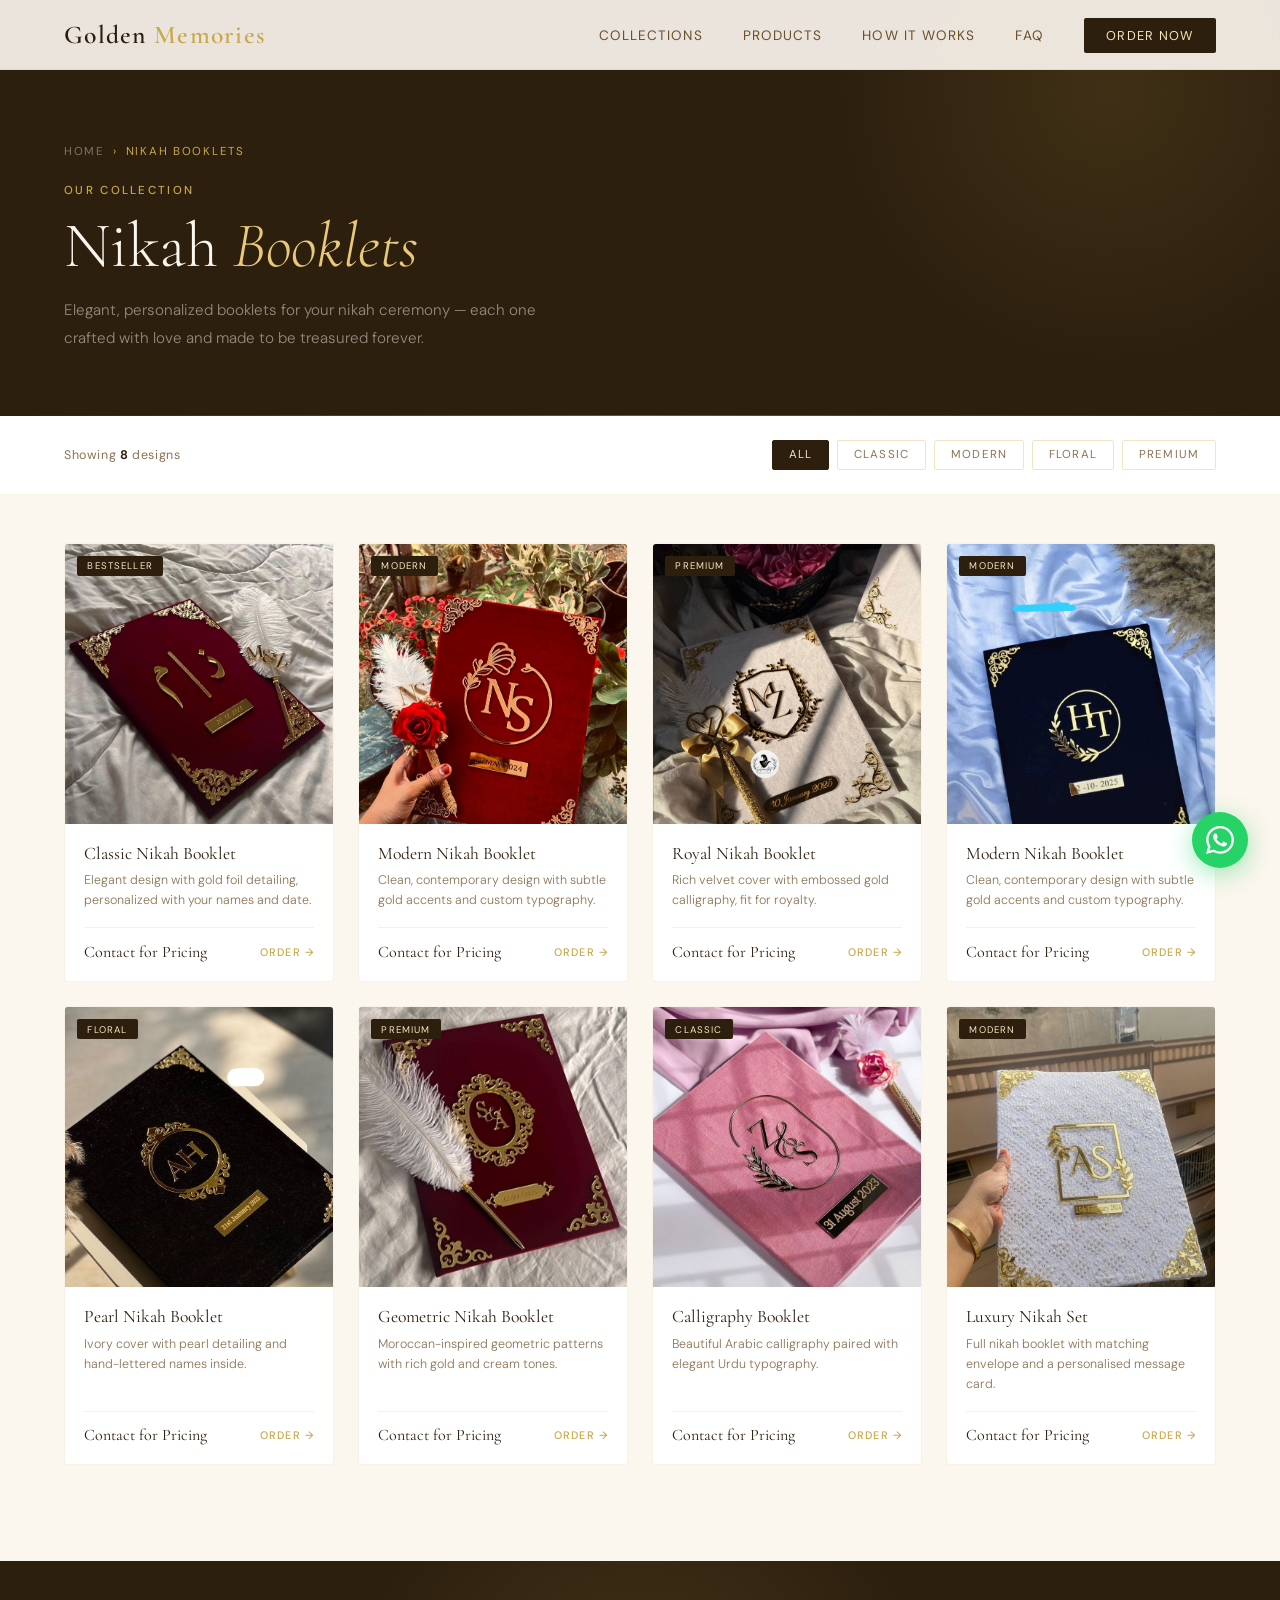
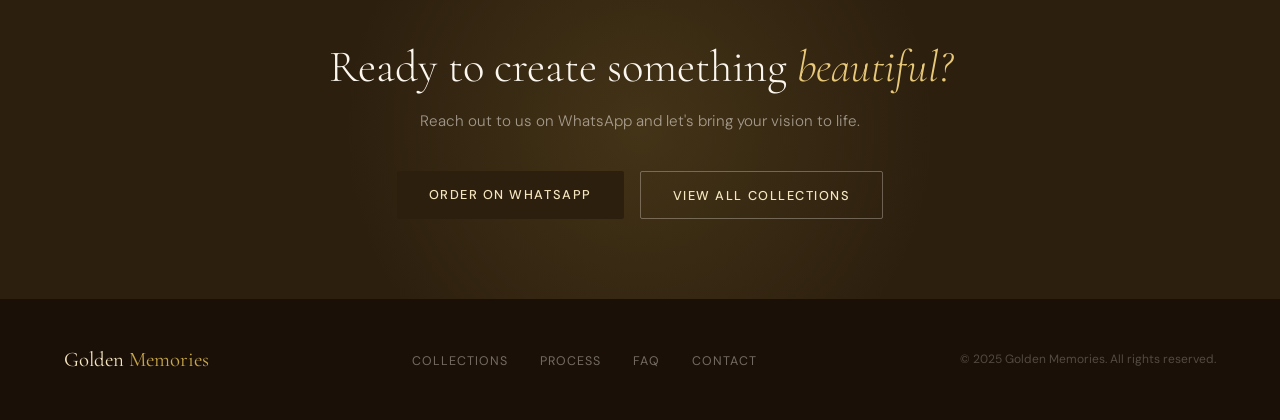
==== categories/nikahbooklets.html @ b66b3e6f "updated category page for each category to show the correct products and added a link to the categor" ====
<!DOCTYPE html>
<html lang="en">
<head>
  <meta charset="UTF-8"/>
  <meta name="viewport" content="width=device-width, initial-scale=1.0"/>
  <title>Nikah Booklets — Golden Memories</title>
  <link href="https://fonts.googleapis.com/css2?family=Cormorant+Garamond:ital,wght@0,300;0,400;0,600;1,300;1,400&family=DM+Sans:wght@300;400;500&display=swap" rel="stylesheet"/>
  <link rel="stylesheet" href="Cstyle.css"/>
</head>
<body>

  <!-- NAVBAR -->
  <nav>
    <a href="../index.html" class="nav-logo">Golden <span>Memories</span></a>
    <button class="hamburger" aria-label="Toggle menu">
      <span></span><span></span><span></span>
    </button>
    <ul class="nav-links">
      <li><a href="../index.html#categories">Collections</a></li>
      <li><a href="../index.html#products">Products</a></li>
      <li><a href="../index.html#how">How It Works</a></li>
      <li><a href="../index.html#faq">FAQ</a></li>
      <li><a href="#contact" class="nav-cta">Order Now</a></li>
    </ul>
  </nav>

  <!-- PAGE HERO -->
  <div class="page-hero">
    <div class="breadcrumb">
      <a href="../index.html">Home</a>
      <span>›</span>
      <span>Nikah Booklets</span>
    </div>
    <div class="page-hero-label">Our Collection</div>
    <h1 class="page-hero-title">Nikah <em>Booklets</em></h1>
    <p class="page-hero-desc">Elegant, personalized booklets for your nikah ceremony — each one crafted with love and made to be treasured forever.</p>
  </div>

  <!-- FILTER BAR -->
  <div class="filter-bar">
    <div class="filter-count">Showing <strong>8</strong> designs</div>
    <div class="filter-tags">
      <button class="filter-tag active">All</button>
      <button class="filter-tag">Classic</button>
      <button class="filter-tag">Modern</button>
      <button class="filter-tag">Floral</button>
      <button class="filter-tag">Premium</button>
    </div>
  </div>

  <!-- PRODUCTS -->
  <section class="products" id="products">
    <div class="products-grid reveal">

      <div class="product-card" data-tag="classic">
        <div class="product-img">
          <span class="product-tag">Bestseller</span>
          <img src="booklet/pd7.jpeg" alt="Classic Nikah Booklet" class="product-card-img" />
        </div>
        <div class="product-info">
          <div class="product-name">Classic Nikah Booklet</div>
          <div class="product-desc">Elegant design with gold foil detailing, personalized with your names and date.</div>
          <div class="product-footer">
            <div class="product-price">Contact for Pricing</div>
            <a href="#contact" class="product-btn">Order →</a>
          </div>
        </div>
      </div>

      <div class="product-card" data-tag="modern">
        <div class="product-img">
          <span class="product-tag">Modern</span>
          <img src="booklet/pd8.jpeg" alt="Modern Nikah Booklet" class="product-card-img" />
        </div>
        <div class="product-info">
          <div class="product-name">Modern Nikah Booklet</div>
          <div class="product-desc">Clean, contemporary design with subtle gold accents and custom typography.</div>
          <div class="product-footer">
            <div class="product-price">Contact for Pricing</div>
            <a href="#contact" class="product-btn">Order →</a>
          </div>
        </div>
      </div>

      <div class="product-card" data-tag="premium">
        <div class="product-img">
          <span class="product-tag">Premium</span>
          <img src="booklet/pd3.jpeg" alt="Royal Nikah Booklet" class="product-card-img" />
        </div>
        <div class="product-info">
          <div class="product-name">Royal Nikah Booklet</div>
          <div class="product-desc">Rich velvet cover with embossed gold calligraphy, fit for royalty.</div>
          <div class="product-footer">
            <div class="product-price">Contact for Pricing</div>
            <a href="#contact" class="product-btn">Order →</a>
          </div>
        </div>
      </div>

      <div class="product-card" data-tag="modern">
        <div class="product-img">
          <span class="product-tag">Modern</span>
          <img src="booklet/pd4.jpeg" alt="Modern Nikah Booklet" class="product-card-img" />
        </div>
        <div class="product-info">
          <div class="product-name">Modern Nikah Booklet</div>
          <div class="product-desc">Clean, contemporary design with subtle gold accents and custom typography.</div>
          <div class="product-footer">
            <div class="product-price">Contact for Pricing</div>
            <a href="#contact" class="product-btn">Order →</a>
          </div>
        </div>
      </div>

      <div class="product-card" data-tag="floral">
        <div class="product-img">
          <span class="product-tag">Floral</span>
          <img src="booklet/pd5.jpeg" alt="Pearl Nikah Booklet" class="product-card-img" />
        </div>
        <div class="product-info">
          <div class="product-name">Pearl Nikah Booklet</div>
          <div class="product-desc">Ivory cover with pearl detailing and hand-lettered names inside.</div>
          <div class="product-footer">
            <div class="product-price">Contact for Pricing</div>
            <a href="#contact" class="product-btn">Order →</a>
          </div>
        </div>
      </div>

      <div class="product-card" data-tag="premium">
        <div class="product-img">
          <span class="product-tag">Premium</span>
          <img src="booklet/pd6.jpeg" alt="Geometric Nikah Booklet" class="product-card-img" />
        </div>
        <div class="product-info">
          <div class="product-name">Geometric Nikah Booklet</div>
          <div class="product-desc">Moroccan-inspired geometric patterns with rich gold and cream tones.</div>
          <div class="product-footer">
            <div class="product-price">Contact for Pricing</div>
            <a href="#contact" class="product-btn">Order →</a>
          </div>
        </div>
      </div>

      <div class="product-card" data-tag="classic">
        <div class="product-img">
          <span class="product-tag">Classic</span>
          <img src="booklet/pd1.jpeg" alt="Calligraphy Nikah Booklet" class="product-card-img" />
        </div>
        <div class="product-info">
          <div class="product-name">Calligraphy Booklet</div>
          <div class="product-desc">Beautiful Arabic calligraphy paired with elegant Urdu typography.</div>
          <div class="product-footer">
            <div class="product-price">Contact for Pricing</div>
            <a href="#contact" class="product-btn">Order →</a>
          </div>
        </div>
      </div>

      <div class="product-card" data-tag="modern">
        <div class="product-img">
          <span class="product-tag">Modern</span>
          <img src="booklet/pd2.jpeg" alt="Luxury Nikah Booklet" class="product-card-img" />
        </div>
        <div class="product-info">
          <div class="product-name">Luxury Nikah Set</div>
          <div class="product-desc">Full nikah booklet with matching envelope and a personalised message card.</div>
          <div class="product-footer">
            <div class="product-price">Contact for Pricing</div>
            <a href="#contact" class="product-btn">Order →</a>
          </div>
        </div>
      </div>

    </div>
  </section>

  <!-- CTA BANNER -->
  <section class="cta-banner" id="contact">
    <div class="reveal">
      <h2 class="section-title">Ready to create something <em>beautiful?</em></h2>
      <p>Reach out to us on WhatsApp and let's bring your vision to life.</p>
      <div class="cta-btn-group">
        <a href="https://wa.me/917400116117" class="btn-primary" target="_blank">Order on WhatsApp</a>
        <a href="../index.html#categories" class="btn-outline" style="color:var(--gold-pale);border-color:rgba(251,246,238,0.3)">View All Collections</a>
      </div>
    </div>
  </section>

  <!-- FOOTER -->
  <footer>
    <div class="footer-logo">Golden <span>Memories</span></div>
    <ul class="footer-links">
      <li><a href="../index.html#categories">Collections</a></li>
      <li><a href="../index.html#how">Process</a></li>
      <li><a href="../index.html#faq">FAQ</a></li>
      <li><a href="#contact">Contact</a></li>
    </ul>
    <div class="footer-copy">© 2025 Golden Memories. All rights reserved.</div>
  </footer>

  <a href="https://wa.me/917400116117" class="wa-float" target="_blank" aria-label="Order on WhatsApp">
    <svg viewBox="0 0 24 24" xmlns="http://www.w3.org/2000/svg"><path d="M17.472 14.382c-.297-.149-1.758-.867-2.03-.967-.273-.099-.471-.148-.67.15-.197.297-.767.966-.94 1.164-.173.199-.347.223-.644.075-.297-.15-1.255-.463-2.39-1.475-.883-.788-1.48-1.761-1.653-2.059-.173-.297-.018-.458.13-.606.134-.133.298-.347.446-.52.149-.174.198-.298.298-.497.099-.198.05-.371-.025-.52-.075-.149-.669-1.612-.916-2.207-.242-.579-.487-.5-.669-.51-.173-.008-.371-.01-.57-.01-.198 0-.52.074-.792.372-.272.297-1.04 1.016-1.04 2.479 0 1.462 1.065 2.875 1.213 3.074.149.198 2.096 3.2 5.077 4.487.709.306 1.262.489 1.694.625.712.227 1.36.195 1.871.118.571-.085 1.758-.719 2.006-1.413.248-.694.248-1.289.173-1.413-.074-.124-.272-.198-.57-.347m-5.421 7.403h-.004a9.87 9.87 0 01-5.031-1.378l-.361-.214-3.741.982.998-3.648-.235-.374a9.86 9.86 0 01-1.51-5.26c.001-5.45 4.436-9.884 9.888-9.884 2.64 0 5.122 1.03 6.988 2.898a9.825 9.825 0 012.893 6.994c-.003 5.45-4.437 9.884-9.885 9.884m8.413-18.297A11.815 11.815 0 0012.05 0C5.495 0 .16 5.335.157 11.892c0 2.096.547 4.142 1.588 5.945L.057 24l6.305-1.654a11.882 11.882 0 005.683 1.448h.005c6.554 0 11.89-5.335 11.893-11.893a11.821 11.821 0 00-3.48-8.413z"/></svg>
  </a>

<script>
  // Hamburger
  const hamburger = document.querySelector('.hamburger');
  const navLinks = document.querySelector('.nav-links');
  hamburger.addEventListener('click', () => {
    hamburger.classList.toggle('open');
    navLinks.classList.toggle('open');
  });
  document.querySelectorAll('.nav-links a').forEach(link => {
    link.addEventListener('click', () => {
      hamburger.classList.remove('open');
      navLinks.classList.remove('open');
    });
  });

  // Scroll reveal
  const observer = new IntersectionObserver(entries => {
    entries.forEach(e => { if (e.isIntersecting) e.target.classList.add('visible'); });
  }, { threshold: 0.08 });
  document.querySelectorAll('.reveal').forEach(el => observer.observe(el));

  // ── FILTER SYSTEM ──
  const filterTags = document.querySelectorAll('.filter-tag');
  const cards = document.querySelectorAll('.product-card');
  const countEl = document.querySelector('.filter-count strong');

  function updateCount(visible) {
    countEl.textContent = visible;
  }

  function filterCards(active) {
    let visibleCount = 0;

    cards.forEach(card => {
      // each card needs a data-tag attribute to match filter
      const tag = card.dataset.tag || 'all';
      const show = active === 'all' || tag === active;

      if (show) {
        card.style.display = 'flex';
        visibleCount++;
      } else {
        card.style.display = 'none';
      }
    });

    updateCount(visibleCount);
  }

  filterTags.forEach(btn => {
    btn.addEventListener('click', () => {
      filterTags.forEach(b => b.classList.remove('active'));
      btn.classList.add('active');
      const selected = btn.textContent.toLowerCase().trim();
      filterCards(selected);
    });
  });

  // set initial count on page load
  updateCount(cards.length);
</script>

</body>
</html>
---- categories/Cstyle.css ----
*, *::before, *::after { box-sizing: border-box; margin: 0; padding: 0; }
:root {
  --gold: #C9A84C; --gold-light: #E8C97A; --gold-pale: #F5E6C0;
  --cream: #FBF6EE; --warm-dark: #2C1F0E; --warm-mid: #6B4F2A;
  --text: #3A2C1A; --muted: #8B7355;
}
html { scroll-behavior: smooth; }
body { font-family: 'DM Sans', sans-serif; background: var(--cream); color: var(--text); overflow-x: hidden; }

/* ── NAVBAR ── */
nav {
  position: fixed; top: 0; left: 0; right: 0; z-index: 100;
  display: flex; align-items: center; justify-content: space-between;
  padding: 1.2rem 4rem;
  background: rgba(251,246,238,0.92); backdrop-filter: blur(12px);
  border-bottom: 1px solid rgba(201,168,76,0.2);
}
.nav-logo { font-family: 'Cormorant Garamond', serif; font-size: 1.6rem; font-weight: 600; letter-spacing: 0.05em; color: var(--warm-dark); text-decoration: none; }
.nav-logo span { color: var(--gold); }
.nav-links { display: flex; gap: 2.5rem; list-style: none; }
.nav-links a { font-size: 0.85rem; font-weight: 400; letter-spacing: 0.08em; text-transform: uppercase; text-decoration: none; color: var(--warm-mid); transition: color 0.3s; }
.nav-links a:hover { color: var(--gold); }
.nav-cta { background: var(--warm-dark); color: var(--gold-pale) !important; padding: 0.55rem 1.4rem; border-radius: 2px; font-size: 0.8rem !important; letter-spacing: 0.1em !important; transition: background 0.3s !important; }
.nav-cta:hover { background: var(--gold) !important; color: var(--warm-dark) !important; }

/* Hamburger */
.hamburger { display: none; flex-direction: column; gap: 5px; cursor: pointer; background: none; border: none; padding: 4px; }
.hamburger span { display: block; width: 24px; height: 2px; background: var(--warm-dark); border-radius: 2px; transition: all 0.3s; }
.hamburger.open span:nth-child(1) { transform: translateY(7px) rotate(45deg); }
.hamburger.open span:nth-child(2) { opacity: 0; }
.hamburger.open span:nth-child(3) { transform: translateY(-7px) rotate(-45deg); }

/* ── PAGE HERO / BREADCRUMB ── */
.page-hero {
  padding: 9rem 4rem 4rem;
  background: var(--warm-dark);
  position: relative;
  overflow: hidden;
}
.page-hero::before {
  content: '';
  position: absolute;
  top: -50%; right: -10%;
  width: 600px; height: 600px;
  background: radial-gradient(circle, rgba(201,168,76,0.12) 0%, transparent 65%);
  border-radius: 50%;
  pointer-events: none;
}
.page-hero::after {
  content: '';
  position: absolute;
  bottom: 0; left: 0; right: 0;
  height: 1px;
  background: linear-gradient(to right, transparent, rgba(201,168,76,0.4), transparent);
}
.breadcrumb {
  display: flex; align-items: center; gap: 0.5rem;
  font-size: 0.72rem; letter-spacing: 0.15em; text-transform: uppercase;
  color: rgba(251,246,238,0.4); margin-bottom: 1.5rem;
}
.breadcrumb a { color: rgba(251,246,238,0.4); text-decoration: none; transition: color 0.3s; }
.breadcrumb a:hover { color: var(--gold); }
.breadcrumb span { color: var(--gold); }
.page-hero-label {
  font-size: 0.72rem; letter-spacing: 0.2em; text-transform: uppercase;
  color: var(--gold); margin-bottom: 0.8rem; font-weight: 500;
}
.page-hero-title {
  font-family: 'Cormorant Garamond', serif;
  font-size: clamp(2.5rem, 5vw, 4rem);
  font-weight: 300; color: var(--cream); line-height: 1.1;
  margin-bottom: 1rem;
}
.page-hero-title em { font-style: italic; color: var(--gold-light); }
.page-hero-desc {
  font-size: 0.95rem; color: rgba(251,246,238,0.5);
  max-width: 500px; line-height: 1.8; font-weight: 300;
}

/* ── FILTER BAR ── */
.filter-bar {
  padding: 1.5rem 4rem;
  background: white;
  border-bottom: 1px solid rgba(201,168,76,0.15);
  display: flex; align-items: center; justify-content: space-between;
  gap: 1rem; flex-wrap: wrap;
  position: sticky; top: 68px; z-index: 50;
}
.filter-count {
  font-size: 0.78rem; color: var(--muted); letter-spacing: 0.05em;
}
.filter-count strong { color: var(--warm-dark); }
.filter-tags { display: flex; gap: 0.5rem; flex-wrap: wrap; }
.filter-tag {
  font-size: 0.72rem; letter-spacing: 0.1em; text-transform: uppercase;
  padding: 0.4rem 1rem; border-radius: 2px; cursor: pointer;
  border: 1px solid rgba(201,168,76,0.3); color: var(--muted);
  background: transparent; transition: all 0.25s; font-family: 'DM Sans', sans-serif;
}
.filter-tag:hover, .filter-tag.active {
  background: var(--warm-dark); color: var(--gold-pale);
  border-color: var(--warm-dark);
}

/* ── PRODUCTS SECTION ── */
.products {
  padding: 3rem 4rem 6rem;
  background: var(--cream);
}

.products-grid {
  display: grid;
  grid-template-columns: repeat(4, 1fr);
  gap: 1.5rem;
  margin-top: 0;
}

/* ── PRODUCT CARD ── */
.product-card {
  background: white;
  border-radius: 4px;
  overflow: hidden;
  border: 1px solid rgba(201,168,76,0.15);
  transition: all 0.35s;
  cursor: pointer;
  display: flex;
  flex-direction: column;
}
.product-card:hover {
  transform: translateY(-6px);
  box-shadow: 0 24px 60px rgba(44,31,14,0.13);
  border-color: rgba(201,168,76,0.45);
}

.product-img {
  width: 100%;
  height: 280px;
  background: linear-gradient(135deg, #F5E6C0 0%, #EDD89A 60%, #C9A84C 100%);
  display: flex; align-items: center; justify-content: center;
  position: relative; overflow: hidden;
}
.product-img::after {
  content: '';
  position: absolute; inset: 0;
  background: linear-gradient(to bottom, transparent 55%, rgba(44,31,14,0.1));
  pointer-events: none;
}

.product-card-img {
  width: 100%; height: 100%;
  object-fit: cover; object-position: center top;
  display: block;
  transition: transform 0.5s ease;
}
.product-card:hover .product-card-img {
  transform: scale(1.06);
}

.product-tag {
  position: absolute; top: 0.75rem; left: 0.75rem;
  background: var(--warm-dark); color: var(--gold-pale);
  font-size: 0.6rem; letter-spacing: 0.12em; text-transform: uppercase;
  padding: 0.22rem 0.65rem; border-radius: 2px; z-index: 1;
}

.product-info { padding: 1.2rem; display: flex; flex-direction: column; flex: 1; }
.product-name {
  font-family: 'Cormorant Garamond', serif;
  font-size: 1.1rem; color: var(--warm-dark); font-weight: 400;
  margin-bottom: 0.35rem; line-height: 1.3;
}
.product-desc {
  font-size: 0.78rem; color: var(--muted); line-height: 1.6;
  font-weight: 300; margin-bottom: 1rem; flex: 1;
}
.product-footer {
  display: flex; align-items: center; justify-content: space-between;
  border-top: 1px solid rgba(201,168,76,0.15);
  padding-top: 0.85rem; margin-top: auto;
}
.product-price {
  font-family: 'Cormorant Garamond', serif;
  font-size: 1rem; color: var(--warm-dark); font-weight: 400;
}
.product-btn {
  font-size: 0.68rem; letter-spacing: 0.1em; text-transform: uppercase;
  color: var(--gold); text-decoration: none;
  display: flex; align-items: center; gap: 0.35rem;
  transition: gap 0.3s; font-weight: 500;
}
.product-card:hover .product-btn { gap: 0.6rem; }

/* ── EMPTY STATE ── */
.empty-state {
  grid-column: 1 / -1;
  text-align: center; padding: 5rem 2rem;
  color: var(--muted);
}
.empty-state .empty-icon { font-size: 3rem; margin-bottom: 1rem; opacity: 0.4; }
.empty-state p { font-size: 0.9rem; line-height: 1.8; }

/* ── CTA BANNER ── */
.cta-banner {
  padding: 5rem 4rem; background: var(--warm-dark);
  text-align: center; position: relative; overflow: hidden;
}
.cta-banner::before {
  content: ''; position: absolute; top: 50%; left: 50%;
  transform: translate(-50%, -50%);
  width: 600px; height: 600px;
  background: radial-gradient(circle, rgba(201,168,76,0.15) 0%, transparent 70%);
  pointer-events: none;
}
.section-title {
  font-family: 'Cormorant Garamond', serif;
  font-size: clamp(2rem, 3.5vw, 3rem);
  font-weight: 300; color: var(--cream); margin-bottom: 1rem; line-height: 1.2;
}
.section-title em { font-style: italic; color: var(--gold-light); }
.cta-banner p { color: rgba(251,246,238,0.55); font-size: 0.95rem; margin-bottom: 2.5rem; font-weight: 300; }
.cta-btn-group { display: flex; gap: 1rem; justify-content: center; flex-wrap: wrap; }

.btn-primary {
  background: var(--warm-dark); color: var(--gold-pale);
  padding: 0.9rem 2rem; border: none; cursor: pointer;
  font-family: 'DM Sans', sans-serif; font-size: 0.8rem; font-weight: 500;
  letter-spacing: 0.12em; text-transform: uppercase; text-decoration: none;
  display: inline-block; transition: all 0.3s; border-radius: 2px;
}
.btn-primary:hover { background: var(--gold); color: var(--warm-dark); }
.btn-outline {
  background: transparent; color: var(--warm-dark);
  padding: 0.9rem 2rem; border: 1px solid var(--warm-dark); cursor: pointer;
  font-family: 'DM Sans', sans-serif; font-size: 0.8rem; font-weight: 500;
  letter-spacing: 0.12em; text-transform: uppercase; text-decoration: none;
  display: inline-block; transition: all 0.3s; border-radius: 2px;
}
.btn-outline:hover { background: var(--warm-dark); color: var(--gold-pale); }

/* ── FOOTER ── */
footer {
  background: #1A1007; padding: 3rem 4rem;
  display: flex; align-items: center; justify-content: space-between;
  flex-wrap: wrap; gap: 1rem;
}
.footer-logo { font-family: 'Cormorant Garamond', serif; font-size: 1.3rem; color: var(--gold-pale); }
.footer-logo span { color: var(--gold); }
.footer-links { display: flex; gap: 2rem; list-style: none; }
.footer-links a { font-size: 0.78rem; color: rgba(251,246,238,0.4); text-decoration: none; letter-spacing: 0.08em; text-transform: uppercase; transition: color 0.3s; }
.footer-links a:hover { color: var(--gold); }
.footer-copy { font-size: 0.75rem; color: rgba(251,246,238,0.25); }

/* ── WHATSAPP FLOAT ── */
.wa-float {
  position: fixed; bottom: 2rem; right: 2rem; z-index: 999;
  width: 56px; height: 56px; background: #25D366; border-radius: 50%;
  display: flex; align-items: center; justify-content: center;
  box-shadow: 0 6px 24px rgba(37,211,102,0.45); text-decoration: none;
  transition: transform 0.3s, box-shadow 0.3s;
}
.wa-float:hover { transform: scale(1.1); box-shadow: 0 8px 30px rgba(37,211,102,0.55); }
.wa-float svg { width: 28px; height: 28px; fill: white; }

/* ── ANIMATIONS ── */
@keyframes fadeUp { from { opacity: 0; transform: translateY(20px); } to { opacity: 1; transform: translateY(0); } }
.reveal { opacity: 0; transform: translateY(20px); transition: opacity 0.6s ease, transform 0.6s ease; }
.reveal.visible { opacity: 1; transform: translateY(0); }

/* ── TABLET ── */
@media (max-width: 900px) {
  nav { padding: 1rem 2rem; }
  .nav-links { display: none; flex-direction: column; gap: 0; position: absolute; top: 100%; left: 0; right: 0; background: rgba(251,246,238,0.97); backdrop-filter: blur(12px); border-bottom: 1px solid rgba(201,168,76,0.2); padding: 1rem 0; }
  .nav-links.open { display: flex; }
  .nav-links li { width: 100%; }
  .nav-links a { display: block; padding: 0.9rem 2rem; font-size: 0.9rem; }
  .nav-cta { margin: 0.5rem 2rem; display: block; text-align: center; }
  .hamburger { display: flex; }

  .page-hero { padding: 8rem 2rem 3rem; }
  .filter-bar { padding: 1rem 2rem; top: 60px; }
  .products { padding: 2rem 2rem 4rem; }
  .products-grid { grid-template-columns: repeat(2, 1fr); gap: 1rem; }
  .product-img { height: 220px; }
  .cta-banner { padding: 4rem 2rem; }
  footer { padding: 2rem; flex-direction: column; text-align: center; gap: 1.5rem; }
  .footer-links { flex-wrap: wrap; justify-content: center; gap: 1.2rem; }
}

/* ── MOBILE ── */
@media (max-width: 480px) {
  nav { padding: 1rem 1.2rem; }
  .page-hero { padding: 7rem 1.2rem 2.5rem; }
  .filter-bar { padding: 0.8rem 1.2rem; }
  .filter-tags { gap: 0.4rem; }
  .filter-tag { font-size: 0.65rem; padding: 0.35rem 0.75rem; }
  .products { padding: 1.5rem 1.2rem 3rem; }
  .products-grid { grid-template-columns: repeat(2, 1fr); gap: 0.8rem; }
  .product-img { height: 160px; }
  .product-info { padding: 0.9rem; }
  .product-name { font-size: 0.95rem; }
  .product-desc { display: none; }
  .cta-banner { padding: 3rem 1.2rem; }
  .cta-btn-group { flex-direction: column; align-items: center; }
  footer { padding: 2rem 1.2rem; }
}
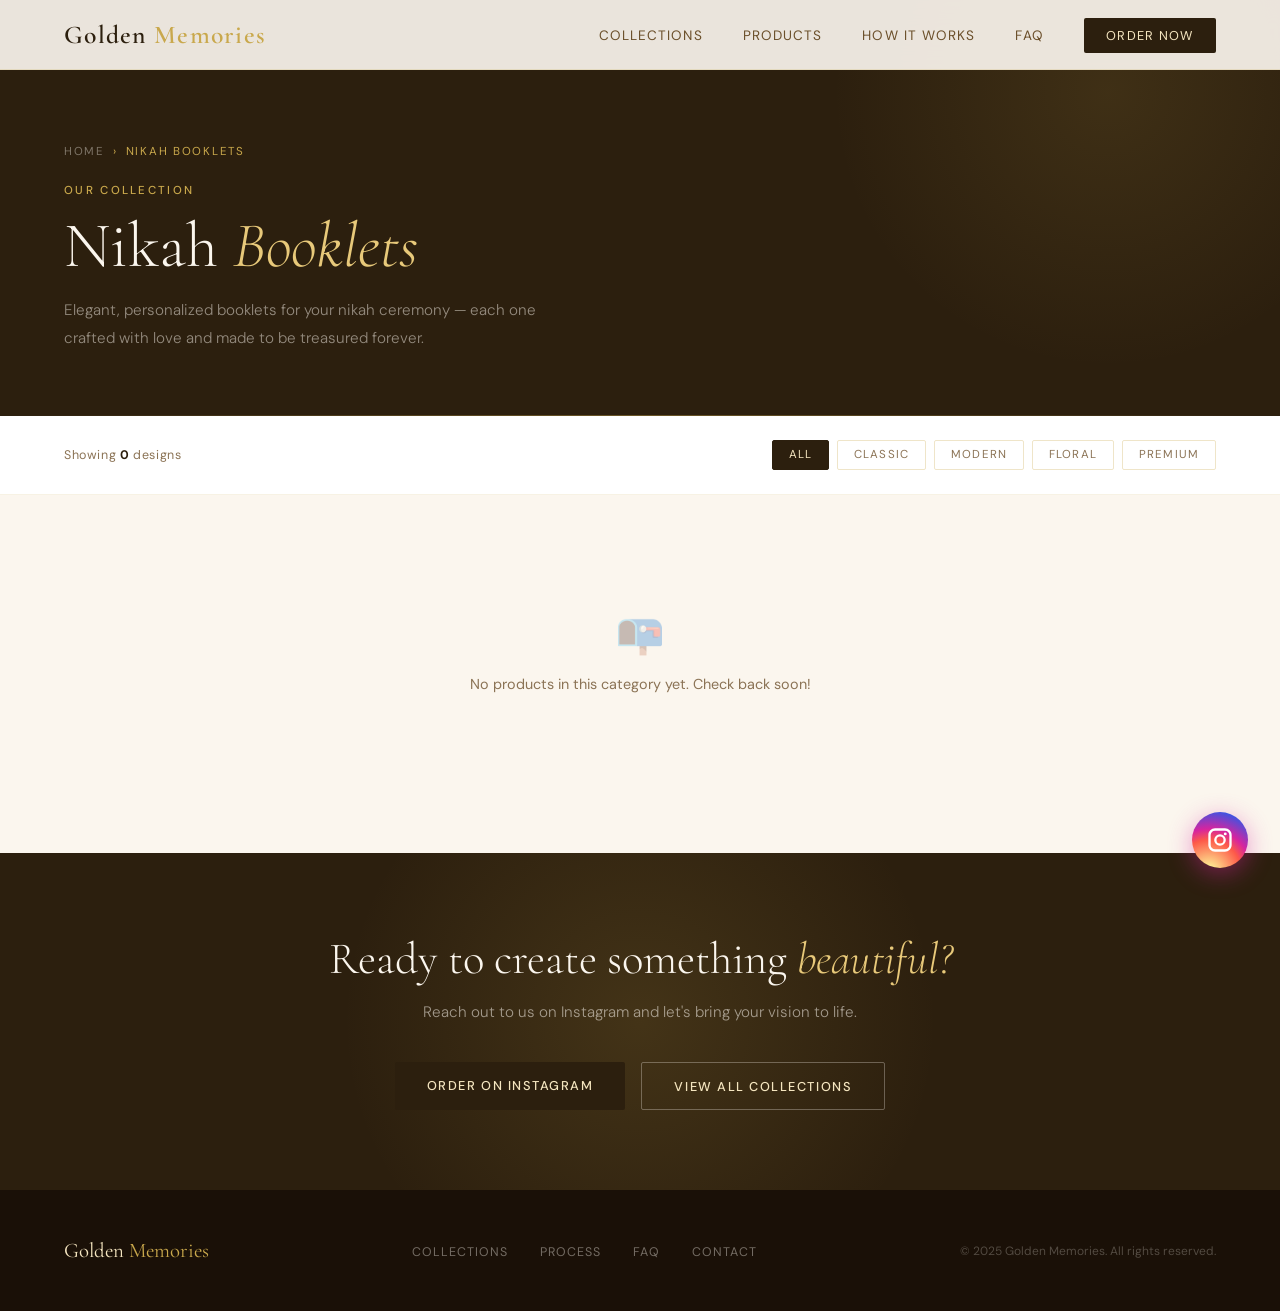
==== commit 849bf457: "added cms thingy also changed insta link and colors in css" ====
--- a/categories/nikahbooklets.html
+++ b/categories/nikahbooklets.html
@@ -9,7 +9,6 @@
 </head>
 <body>
 
-  <!-- NAVBAR -->
   <nav>
     <a href="../index.html" class="nav-logo">Golden <span>Memories</span></a>
     <button class="hamburger" aria-label="Toggle menu">
@@ -24,7 +23,6 @@
     </ul>
   </nav>
 
-  <!-- PAGE HERO -->
   <div class="page-hero">
     <div class="breadcrumb">
       <a href="../index.html">Home</a>
@@ -36,158 +34,32 @@
     <p class="page-hero-desc">Elegant, personalized booklets for your nikah ceremony — each one crafted with love and made to be treasured forever.</p>
   </div>
 
-  <!-- FILTER BAR -->
   <div class="filter-bar">
-    <div class="filter-count">Showing <strong>8</strong> designs</div>
+    <div class="filter-count">Showing <strong id="count">0</strong> designs</div>
     <div class="filter-tags">
-      <button class="filter-tag active">All</button>
-      <button class="filter-tag">Classic</button>
-      <button class="filter-tag">Modern</button>
-      <button class="filter-tag">Floral</button>
-      <button class="filter-tag">Premium</button>
+      <button class="filter-tag active" data-filter="all">All</button>
+      <button class="filter-tag" data-filter="classic">Classic</button>
+      <button class="filter-tag" data-filter="modern">Modern</button>
+      <button class="filter-tag" data-filter="floral">Floral</button>
+      <button class="filter-tag" data-filter="premium">Premium</button>
     </div>
   </div>
 
-  <!-- PRODUCTS -->
   <section class="products" id="products">
-    <div class="products-grid reveal">
-
-      <div class="product-card" data-tag="classic">
-        <div class="product-img">
-          <span class="product-tag">Bestseller</span>
-          <img src="booklet/pd7.jpeg" alt="Classic Nikah Booklet" class="product-card-img" />
-        </div>
-        <div class="product-info">
-          <div class="product-name">Classic Nikah Booklet</div>
-          <div class="product-desc">Elegant design with gold foil detailing, personalized with your names and date.</div>
-          <div class="product-footer">
-            <div class="product-price">Contact for Pricing</div>
-            <a href="#contact" class="product-btn">Order →</a>
-          </div>
-        </div>
-      </div>
-
-      <div class="product-card" data-tag="modern">
-        <div class="product-img">
-          <span class="product-tag">Modern</span>
-          <img src="booklet/pd8.jpeg" alt="Modern Nikah Booklet" class="product-card-img" />
-        </div>
-        <div class="product-info">
-          <div class="product-name">Modern Nikah Booklet</div>
-          <div class="product-desc">Clean, contemporary design with subtle gold accents and custom typography.</div>
-          <div class="product-footer">
-            <div class="product-price">Contact for Pricing</div>
-            <a href="#contact" class="product-btn">Order →</a>
-          </div>
-        </div>
-      </div>
-
-      <div class="product-card" data-tag="premium">
-        <div class="product-img">
-          <span class="product-tag">Premium</span>
-          <img src="booklet/pd3.jpeg" alt="Royal Nikah Booklet" class="product-card-img" />
-        </div>
-        <div class="product-info">
-          <div class="product-name">Royal Nikah Booklet</div>
-          <div class="product-desc">Rich velvet cover with embossed gold calligraphy, fit for royalty.</div>
-          <div class="product-footer">
-            <div class="product-price">Contact for Pricing</div>
-            <a href="#contact" class="product-btn">Order →</a>
-          </div>
-        </div>
-      </div>
-
-      <div class="product-card" data-tag="modern">
-        <div class="product-img">
-          <span class="product-tag">Modern</span>
-          <img src="booklet/pd4.jpeg" alt="Modern Nikah Booklet" class="product-card-img" />
-        </div>
-        <div class="product-info">
-          <div class="product-name">Modern Nikah Booklet</div>
-          <div class="product-desc">Clean, contemporary design with subtle gold accents and custom typography.</div>
-          <div class="product-footer">
-            <div class="product-price">Contact for Pricing</div>
-            <a href="#contact" class="product-btn">Order →</a>
-          </div>
-        </div>
-      </div>
-
-      <div class="product-card" data-tag="floral">
-        <div class="product-img">
-          <span class="product-tag">Floral</span>
-          <img src="booklet/pd5.jpeg" alt="Pearl Nikah Booklet" class="product-card-img" />
-        </div>
-        <div class="product-info">
-          <div class="product-name">Pearl Nikah Booklet</div>
-          <div class="product-desc">Ivory cover with pearl detailing and hand-lettered names inside.</div>
-          <div class="product-footer">
-            <div class="product-price">Contact for Pricing</div>
-            <a href="#contact" class="product-btn">Order →</a>
-          </div>
-        </div>
-      </div>
-
-      <div class="product-card" data-tag="premium">
-        <div class="product-img">
-          <span class="product-tag">Premium</span>
-          <img src="booklet/pd6.jpeg" alt="Geometric Nikah Booklet" class="product-card-img" />
-        </div>
-        <div class="product-info">
-          <div class="product-name">Geometric Nikah Booklet</div>
-          <div class="product-desc">Moroccan-inspired geometric patterns with rich gold and cream tones.</div>
-          <div class="product-footer">
-            <div class="product-price">Contact for Pricing</div>
-            <a href="#contact" class="product-btn">Order →</a>
-          </div>
-        </div>
-      </div>
-
-      <div class="product-card" data-tag="classic">
-        <div class="product-img">
-          <span class="product-tag">Classic</span>
-          <img src="booklet/pd1.jpeg" alt="Calligraphy Nikah Booklet" class="product-card-img" />
-        </div>
-        <div class="product-info">
-          <div class="product-name">Calligraphy Booklet</div>
-          <div class="product-desc">Beautiful Arabic calligraphy paired with elegant Urdu typography.</div>
-          <div class="product-footer">
-            <div class="product-price">Contact for Pricing</div>
-            <a href="#contact" class="product-btn">Order →</a>
-          </div>
-        </div>
-      </div>
-
-      <div class="product-card" data-tag="modern">
-        <div class="product-img">
-          <span class="product-tag">Modern</span>
-          <img src="booklet/pd2.jpeg" alt="Luxury Nikah Booklet" class="product-card-img" />
-        </div>
-        <div class="product-info">
-          <div class="product-name">Luxury Nikah Set</div>
-          <div class="product-desc">Full nikah booklet with matching envelope and a personalised message card.</div>
-          <div class="product-footer">
-            <div class="product-price">Contact for Pricing</div>
-            <a href="#contact" class="product-btn">Order →</a>
-          </div>
-        </div>
-      </div>
-
-    </div>
+    <div class="products-grid reveal" id="products-grid"></div>
   </section>
 
-  <!-- CTA BANNER -->
   <section class="cta-banner" id="contact">
     <div class="reveal">
       <h2 class="section-title">Ready to create something <em>beautiful?</em></h2>
-      <p>Reach out to us on WhatsApp and let's bring your vision to life.</p>
+      <p>Reach out to us on Instagram and let's bring your vision to life.</p>
       <div class="cta-btn-group">
-        <a href="https://wa.me/917400116117" class="btn-primary" target="_blank">Order on WhatsApp</a>
+        <a href="https://www.instagram.com/golden_memories07_" class="btn-primary" target="_blank">Order on Instagram</a>
         <a href="../index.html#categories" class="btn-outline" style="color:var(--gold-pale);border-color:rgba(251,246,238,0.3)">View All Collections</a>
       </div>
     </div>
   </section>
 
-  <!-- FOOTER -->
   <footer>
     <div class="footer-logo">Golden <span>Memories</span></div>
     <ul class="footer-links">
@@ -199,71 +71,93 @@
     <div class="footer-copy">© 2025 Golden Memories. All rights reserved.</div>
   </footer>
 
-  <a href="https://wa.me/917400116117" class="wa-float" target="_blank" aria-label="Order on WhatsApp">
-    <svg viewBox="0 0 24 24" xmlns="http://www.w3.org/2000/svg"><path d="M17.472 14.382c-.297-.149-1.758-.867-2.03-.967-.273-.099-.471-.148-.67.15-.197.297-.767.966-.94 1.164-.173.199-.347.223-.644.075-.297-.15-1.255-.463-2.39-1.475-.883-.788-1.48-1.761-1.653-2.059-.173-.297-.018-.458.13-.606.134-.133.298-.347.446-.52.149-.174.198-.298.298-.497.099-.198.05-.371-.025-.52-.075-.149-.669-1.612-.916-2.207-.242-.579-.487-.5-.669-.51-.173-.008-.371-.01-.57-.01-.198 0-.52.074-.792.372-.272.297-1.04 1.016-1.04 2.479 0 1.462 1.065 2.875 1.213 3.074.149.198 2.096 3.2 5.077 4.487.709.306 1.262.489 1.694.625.712.227 1.36.195 1.871.118.571-.085 1.758-.719 2.006-1.413.248-.694.248-1.289.173-1.413-.074-.124-.272-.198-.57-.347m-5.421 7.403h-.004a9.87 9.87 0 01-5.031-1.378l-.361-.214-3.741.982.998-3.648-.235-.374a9.86 9.86 0 01-1.51-5.26c.001-5.45 4.436-9.884 9.888-9.884 2.64 0 5.122 1.03 6.988 2.898a9.825 9.825 0 012.893 6.994c-.003 5.45-4.437 9.884-9.885 9.884m8.413-18.297A11.815 11.815 0 0012.05 0C5.495 0 .16 5.335.157 11.892c0 2.096.547 4.142 1.588 5.945L.057 24l6.305-1.654a11.882 11.882 0 005.683 1.448h.005c6.554 0 11.89-5.335 11.893-11.893a11.821 11.821 0 00-3.48-8.413z"/></svg>
-  </a>
+<a href="https://ig.me/m/golden_memories07_" class="wa-float" target="_blank" aria-label="Message on Instagram">
+  <svg viewBox="0 0 24 24" xmlns="http://www.w3.org/2000/svg">
+    <path d="M7.75 2C4.574 2 2 4.574 2 7.75v8.5C2 19.426 4.574 22 7.75 22h8.5C19.426 22 22 19.426 22 16.25v-8.5C22 4.574 19.426 2 16.25 2h-8.5zm0 2h8.5A3.75 3.75 0 0120 7.75v8.5A3.75 3.75 0 0116.25 20h-8.5A3.75 3.75 0 014 16.25v-8.5A3.75 3.75 0 017.75 4zm8.75 1.5a1.25 1.25 0 100 2.5 1.25 1.25 0 000-2.5zM12 7a5 5 0 100 10 5 5 0 000-10zm0 2a3 3 0 110 6 3 3 0 010-6z"/>
+  </svg>
+</a>
+  <script>
+    // Hamburger
+    const hamburger = document.querySelector('.hamburger');
+    const navLinks  = document.querySelector('.nav-links');
+    hamburger.addEventListener('click', () => {
+      hamburger.classList.toggle('open');
+      navLinks.classList.toggle('open');
+    });
+    document.querySelectorAll('.nav-links a').forEach(l => l.addEventListener('click', () => {
+      hamburger.classList.remove('open'); navLinks.classList.remove('open');
+    }));
 
-<script>
-  // Hamburger
-  const hamburger = document.querySelector('.hamburger');
-  const navLinks = document.querySelector('.nav-links');
-  hamburger.addEventListener('click', () => {
-    hamburger.classList.toggle('open');
-    navLinks.classList.toggle('open');
-  });
-  document.querySelectorAll('.nav-links a').forEach(link => {
-    link.addEventListener('click', () => {
-      hamburger.classList.remove('open');
-      navLinks.classList.remove('open');
-    });
-  });
+    // Scroll reveal
+    const observer = new IntersectionObserver(entries => {
+      entries.forEach(e => { if (e.isIntersecting) e.target.classList.add('visible'); });
+    }, { threshold: 0.08 });
+    document.querySelectorAll('.reveal').forEach(el => observer.observe(el));
 
-  // Scroll reveal
-  const observer = new IntersectionObserver(entries => {
-    entries.forEach(e => { if (e.isIntersecting) e.target.classList.add('visible'); });
-  }, { threshold: 0.08 });
-  document.querySelectorAll('.reveal').forEach(el => observer.observe(el));
+    // ── LOAD PRODUCTS FROM LOCALSTORAGE ──
+    const CATEGORY = 'booklets'; // change this per page
+    const countEl  = document.getElementById('count');
+    const grid     = document.getElementById('products-grid');
 
-  // ── FILTER SYSTEM ──
-  const filterTags = document.querySelectorAll('.filter-tag');
-  const cards = document.querySelectorAll('.product-card');
-  const countEl = document.querySelector('.filter-count strong');
+    let allProducts = [];
+    let activeFilter = 'all';
 
-  function updateCount(visible) {
-    countEl.textContent = visible;
-  }
+    function loadProducts() {
+      try {
+        allProducts = JSON.parse(localStorage.getItem('gm_products_' + CATEGORY) || '[]');
+      } catch { allProducts = []; }
+      renderProducts();
+    }
 
-  function filterCards(active) {
-    let visibleCount = 0;
+    function renderProducts() {
+      const filtered = activeFilter === 'all'
+        ? allProducts
+        : allProducts.filter(p => p.tag === activeFilter);
 
-    cards.forEach(card => {
-      // each card needs a data-tag attribute to match filter
-      const tag = card.dataset.tag || 'all';
-      const show = active === 'all' || tag === active;
+      countEl.textContent = filtered.length;
 
-      if (show) {
-        card.style.display = 'flex';
-        visibleCount++;
-      } else {
-        card.style.display = 'none';
+      if (filtered.length === 0) {
+        grid.innerHTML = `
+          <div style="grid-column:1/-1;text-align:center;padding:4rem;color:var(--muted);">
+            <div style="font-size:2.5rem;margin-bottom:1rem;opacity:0.3;">📭</div>
+            <p style="font-size:0.9rem;">No products in this category yet. Check back soon!</p>
+          </div>`;
+        return;
       }
+
+      grid.innerHTML = filtered.map(p => `
+        <div class="product-card" data-tag="${p.tag}">
+          <div class="product-img">
+            ${p.badge ? `<span class="product-tag">${p.badge}</span>` : ''}
+            ${p.img
+              ? `<img src="${p.img}" alt="${p.name}" class="product-card-img" />`
+              : `<div style="font-size:3rem;opacity:0.3;">🖼️</div>`
+            }
+          </div>
+          <div class="product-info">
+            <div class="product-name">${p.name}</div>
+            <div class="product-desc">${p.desc}</div>
+            <div class="product-footer">
+              <div class="product-price">Contact for Pricing</div>
+              <a href="#contact" class="product-btn">Order →</a>
+            </div>
+          </div>
+        </div>
+      `).join('');
+    }
+
+    // Filter buttons
+    document.querySelectorAll('.filter-tag').forEach(btn => {
+      btn.addEventListener('click', () => {
+        document.querySelectorAll('.filter-tag').forEach(b => b.classList.remove('active'));
+        btn.classList.add('active');
+        activeFilter = btn.dataset.filter;
+        renderProducts();
+      });
     });
 
-    updateCount(visibleCount);
-  }
-
-  filterTags.forEach(btn => {
-    btn.addEventListener('click', () => {
-      filterTags.forEach(b => b.classList.remove('active'));
-      btn.classList.add('active');
-      const selected = btn.textContent.toLowerCase().trim();
-      filterCards(selected);
-    });
-  });
-
-  // set initial count on page load
-  updateCount(cards.length);
-</script>
+    loadProducts();
+  </script>
 
 </body>
 </html>
--- a/categories/Cstyle.css
+++ b/categories/Cstyle.css
@@ -250,15 +250,10 @@
 .footer-links a:hover { color: var(--gold); }
 .footer-copy { font-size: 0.75rem; color: rgba(251,246,238,0.25); }
 
-/* ── WHATSAPP FLOAT ── */
-.wa-float {
-  position: fixed; bottom: 2rem; right: 2rem; z-index: 999;
-  width: 56px; height: 56px; background: #25D366; border-radius: 50%;
-  display: flex; align-items: center; justify-content: center;
-  box-shadow: 0 6px 24px rgba(37,211,102,0.45); text-decoration: none;
-  transition: transform 0.3s, box-shadow 0.3s;
-}
-.wa-float:hover { transform: scale(1.1); box-shadow: 0 8px 30px rgba(37,211,102,0.55); }
+
+/* ── insta FLOAT ── */
+.wa-float { position: fixed; bottom: 2rem; right: 2rem; z-index: 999; width: 56px; height: 56px; background: radial-gradient(circle at 30% 107%, #fdf497 0%, #fdf497 5%, #fd5949 45%, #d6249f 60%, #285AEB 90%); border-radius: 50%; display: flex; align-items: center; justify-content: center; box-shadow: 0 6px 24px rgba(214,36,159,0.45); text-decoration: none; transition: transform 0.3s, box-shadow 0.3s; }
+.wa-float:hover { transform: scale(1.1); box-shadow: 0 8px 30px rgba(214,36,159,0.6); }
 .wa-float svg { width: 28px; height: 28px; fill: white; }
 
 /* ── ANIMATIONS ── */
